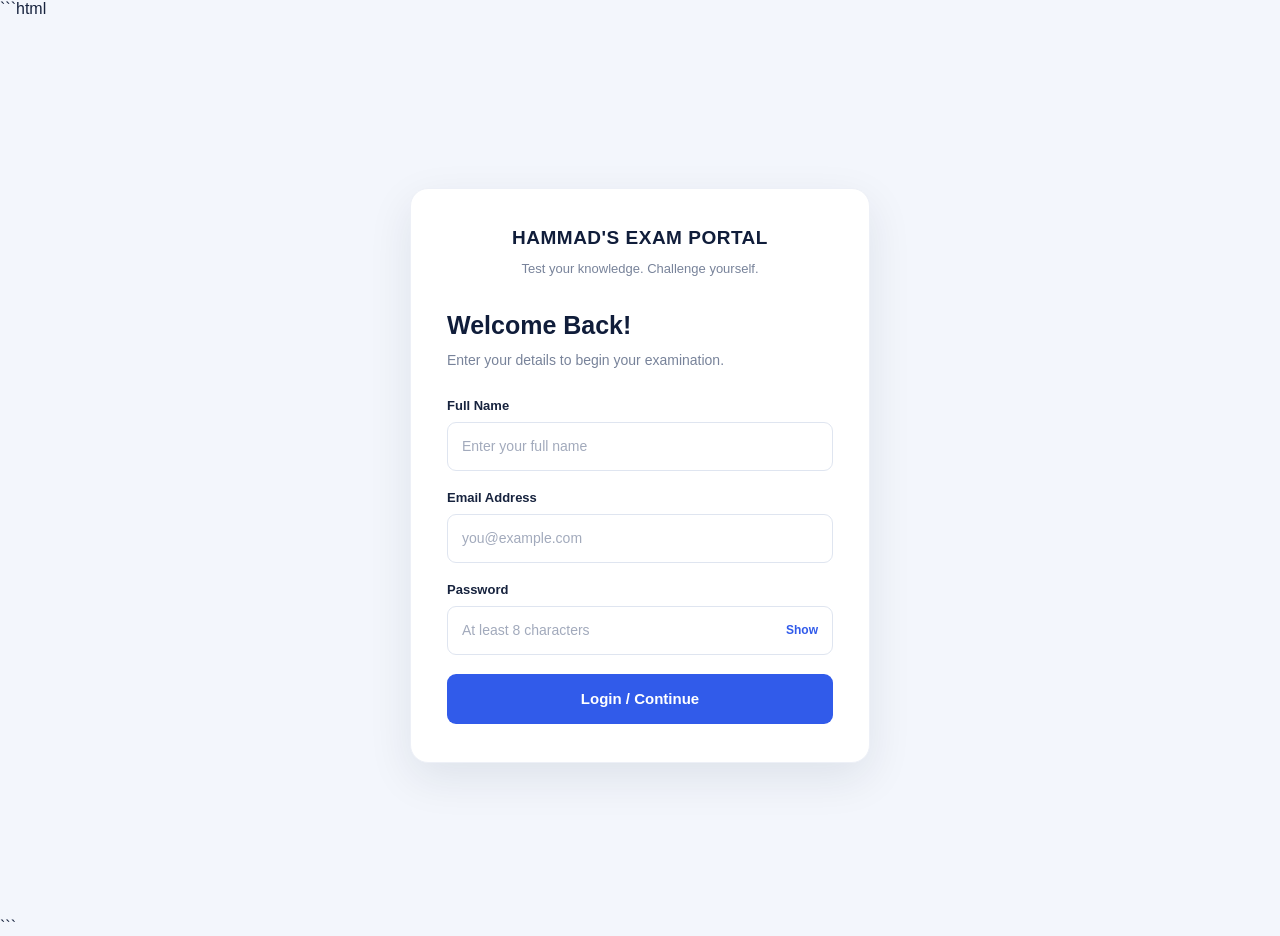
==== index.html @ bf3bd8e5 "Initial CBT platform" ====
```html
<!DOCTYPE html>
<html lang="en">
<head>
    <meta charset="UTF-8">
    <meta name="viewport" content="width=device-width, initial-scale=1.0">
    <title>CBT Exam Portal | Login</title>
    <link rel="stylesheet" href="stylesheets/index.css">
    <script src="javascript/index.js" defer></script>
</head>
<body>
    <main class="login-container">
        <section class="login-card">
            <div class="logo">
                <h1>HAMMAD'S EXAM PORTAL</h1>
            </div>

            <p class="subtitle">
                Test your knowledge. Challenge yourself.
            </p>

            <div class="welcome">
                <h2>Welcome Back!</h2>
                <p>Enter your details to begin your examination.</p>
            </div>

            <form id="loginForm" novalidate onsubmit="login(event)">
                <div class="form-group">
                    <label for="fullName">Full Name</label>
                    <input type="text" id="fullName" name="fullName" placeholder="Enter your full name"                     autocomplete="name" required>
                    <small class="error" id="nameError"></small>
                </div>

                <div class="form-group">
                    <label for="email">Email Address</label>
                    <input type="email" id="email" name="email" placeholder="you@example.com" autocomplete="email" required>
                    <small class="error" id="emailError"></small>
                </div>

                <div class="form-group">
                    <label for="password">Password</label>

                    <div class="password-wrapper">
                        <input type="password" id="password" name="password" placeholder="At least 8 characters"                         autocomplete="current-password"minlength="8"required>

                        <button id="togglePassword" class="toggle-password"onclick="togglePasswordVisibility()"
                        >Show</button>
                    </div>

                    <small class="error" id="passwordError"></small>
                </div>

                <p id="formMessage" class="form-message" role="alert"></p>

                <button type="submit" class="login-button">
                    Login / Continue
                </button>
            </form>
        </section>
    </main>
</body>
</html>
```
---- stylesheets/index.css ----
* {
    margin: 0;
    padding: 0;
    box-sizing: border-box;
}

body {
    font-family: Arial, Helvetica, sans-serif;
    background-color: rgb(243, 246, 252);
    color: rgb(23, 35, 62);
    min-height: 100vh;
}

.login-container {
    min-height: 100vh;
    display: flex;
    flex-direction: column;
    justify-content: center;
    align-items: center;
    padding: 35px 18px 20px;
}


.login-card {
    background-color: rgb(255, 255, 255);
    width: 100%;
    max-width: 460px;
    padding: 38px 36px;
    border-radius: 18px;
    box-shadow: 0 15px 45px rgba(16, 29, 58, 0.09);
    border: 1px solid rgb(237, 240, 247);
}


.logo {
    display: flex;
    align-items: center;
    justify-content: center;
    gap: 12px;
}

.logo-icon {
    width: 43px;
    height: 43px;
    background-color: rgb(49, 91, 234);
    color: rgb(255, 255, 255);
    border-radius: 12px;
    display: flex;
    justify-content: center;
    align-items: center;
    font-size: 24px;
    font-weight: bold;
}

.logo h1 {
    font-size: 19px;
    letter-spacing: 0.5px;
    color: rgb(16, 29, 58);
}

.subtitle {
    text-align: center;
    color: rgb(120, 131, 154);
    font-size: 13px;
    margin-top: 12px;
}



.welcome {
    margin: 35px 0 26px;
}

.welcome h2 {
    font-size: 25px;
    color: rgb(16, 29, 58);
    margin-bottom: 9px;
}

.welcome p {
    color: rgb(120, 131, 154);
    font-size: 14px;
    line-height: 1.6;
}


.form-group {
    margin-bottom: 19px;
}

.form-group label {
    display: block;
    font-size: 13px;
    font-weight: 600;
    margin-bottom: 9px;
    color: rgb(23, 35, 62);
}

.form-group input {
    width: 100%;
    height: 49px;
    padding: 0 14px;
    border: 1px solid rgb(223, 229, 240);
    border-radius: 9px;
    outline: none;
    font-size: 14px;
    color: rgb(23, 35, 62);
    background-color: rgb(255, 255, 255);
    transition: border-color 0.2s, box-shadow 0.2s;
}

.form-group input::placeholder {
    color: rgb(162, 170, 188);
}

.form-group input:focus {
    border-color: rgb(49, 91, 234);
    box-shadow: 0 0 0 3px rgba(49, 91, 234, 0.10);
}

.form-group input.invalid {
    border-color: rgb(217, 48, 69);
}




.password-wrapper {
    position: relative;
}

.password-wrapper input {
    padding-right: 65px;
}

.toggle-password {
    position: absolute;
    top: 50%;
    right: 13px;
    transform: translateY(-50%);
    background-color: transparent;
    border: none;
    color: rgb(49, 91, 234);
    font-weight: 600;
    font-size: 12px;
    cursor: pointer;
    padding: 6px 2px;
}

.toggle-password:hover {
    color: rgb(36, 72, 200);
}

.error {
    display: block;
    color: rgb(217, 48, 69);
    font-size: 12px;
    margin-top: 6px;
    line-height: 1.4;
}

.form-message {
    font-size: 13px;
    color: rgb(217, 48, 69);
    margin: 0 0 12px;
    line-height: 1.5;
}


.login-button {
    width: 100%;
    min-height: 50px;
    background-color: rgb(49, 91, 234);
    color: rgb(255, 255, 255);
    border: none;
    border-radius: 9px;
    font-size: 15px;
    font-weight: 600;
    cursor: pointer;
    display: flex;
    align-items: center;
    justify-content: center;
    gap: 10px;
    transition: background-color 0.2s, transform 0.2s;
}

.login-button:hover {
    background-color: rgb(36, 72, 200);
    transform: translateY(-1px);
}

#authModeBtn {
    display: block;
    width: 100%;
    margin-top: 12px;
    padding: 12px;
    background-color: transparent;
    color: rgb(37, 99, 235);
    border: 1px solid rgb(37, 99, 235);
    border-radius: 8px;
    font-size: 14px;
    cursor: pointer;
}

#authModeBtn:hover {
    background-color: rgb(37, 99, 235);
    color: rgb(255, 255, 255);
}

#submitBtn:disabled {
    opacity: 0.6;
    cursor: not-allowed;
}

#formMessage {
    margin-top: 10px;
    font-size: 14px;
}




/* responsiveness */

@media (max-width: 480px) {
    .login-container {
        padding: 24px 14px;
    }

    .login-card {
        padding: 30px 22px;
    }

    .logo {
        gap: 9px;
    }

    .logo h1 {
        font-size: 16px;
    }

    .logo-icon {
        width: 38px;
        height: 38px;
    }

    .welcome h2 {
        font-size: 23px;
    }

    .login-footer {
        gap: 8px;
    }

    .login-footer p {
        font-size: 10px;
    }
}
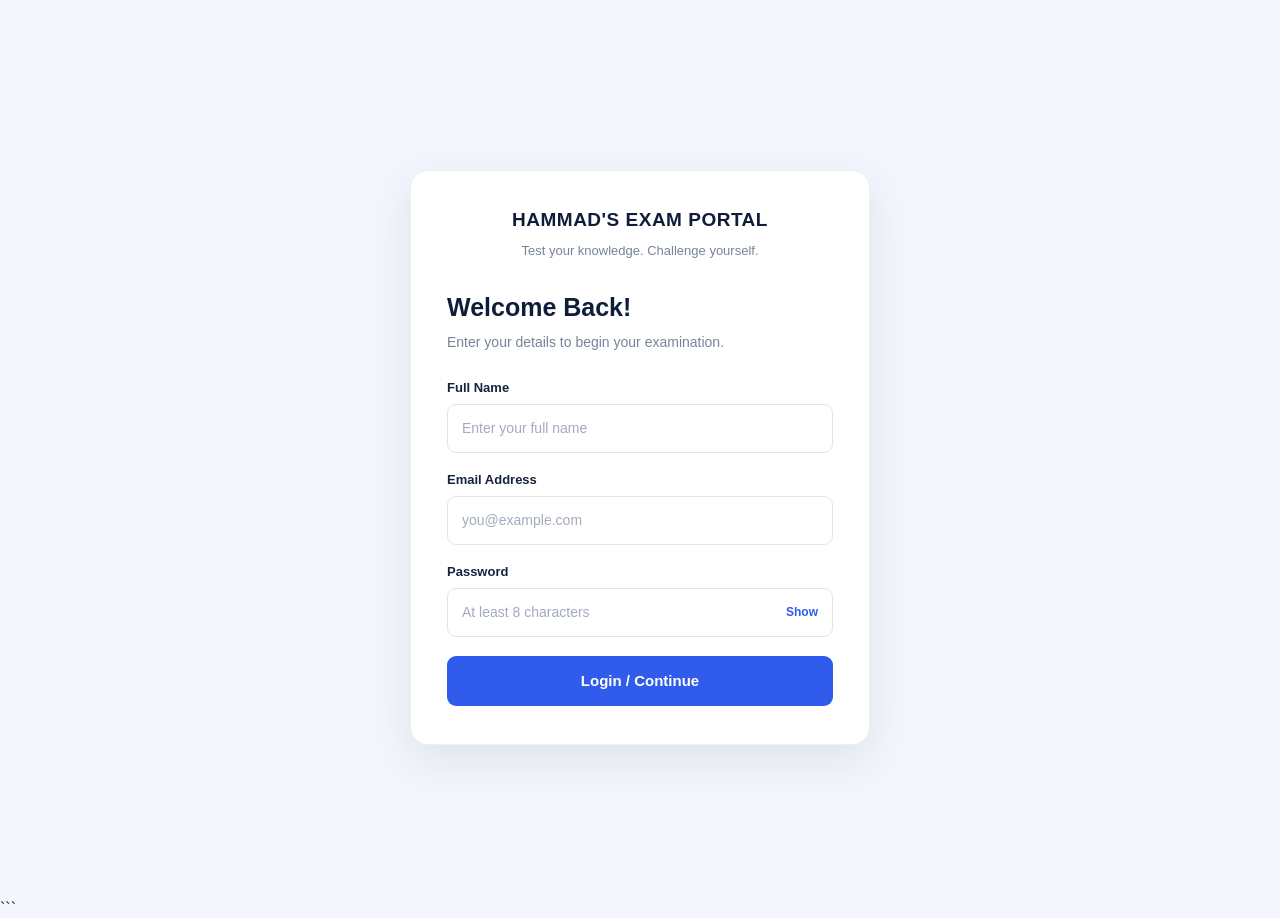
==== commit 6a599ce0: "cbt platform" ====
--- a/index.html
+++ b/index.html
@@ -1,5 +1,5 @@
 
-```html
+
 <!DOCTYPE html>
 <html lang="en">
 <head>
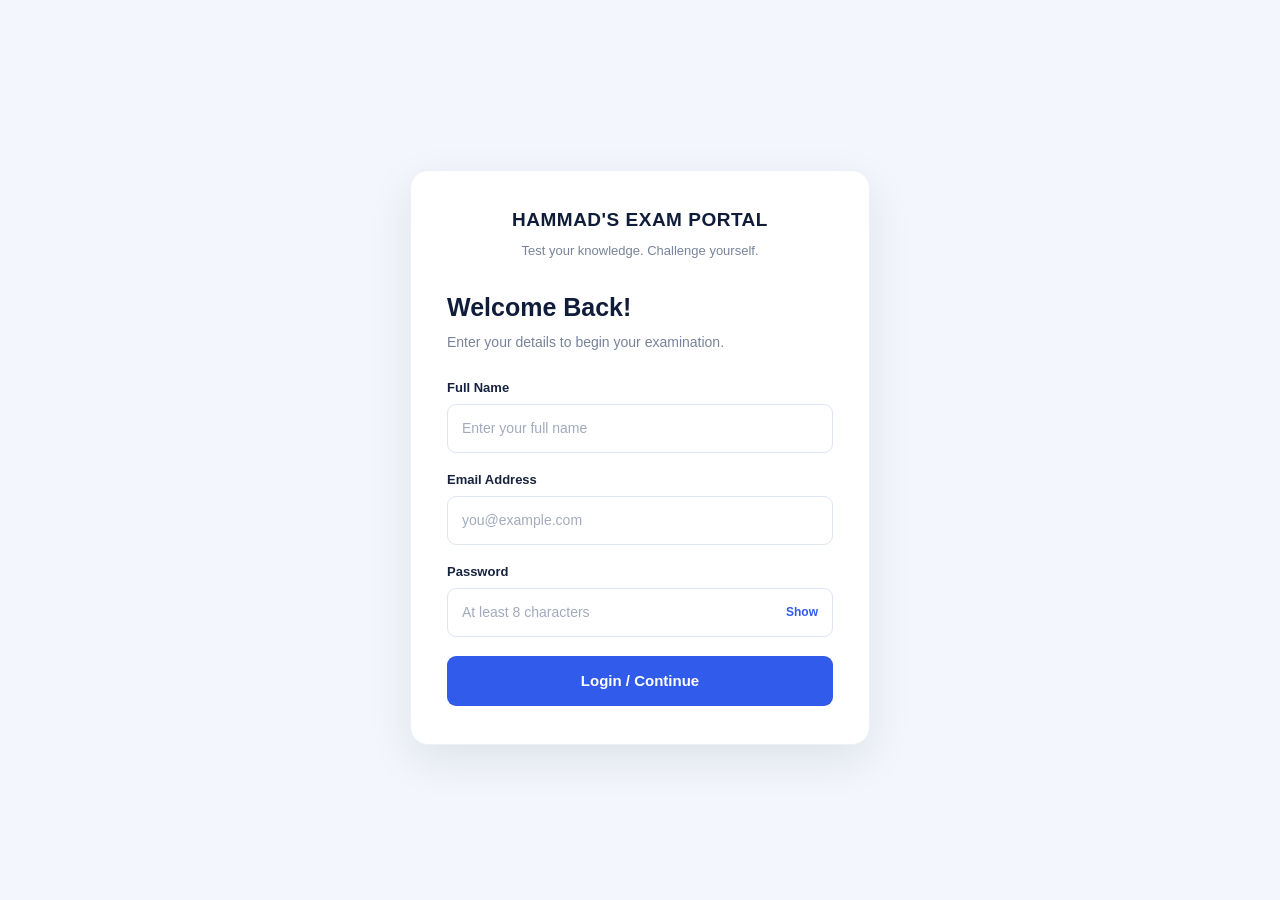
==== commit 81428ada: "cbt platform" ====
--- a/index.html
+++ b/index.html
@@ -1,5 +1,3 @@
-
-
 <!DOCTYPE html>
 <html lang="en">
 <head>
@@ -61,4 +59,3 @@
     </main>
 </body>
 </html>
-```
